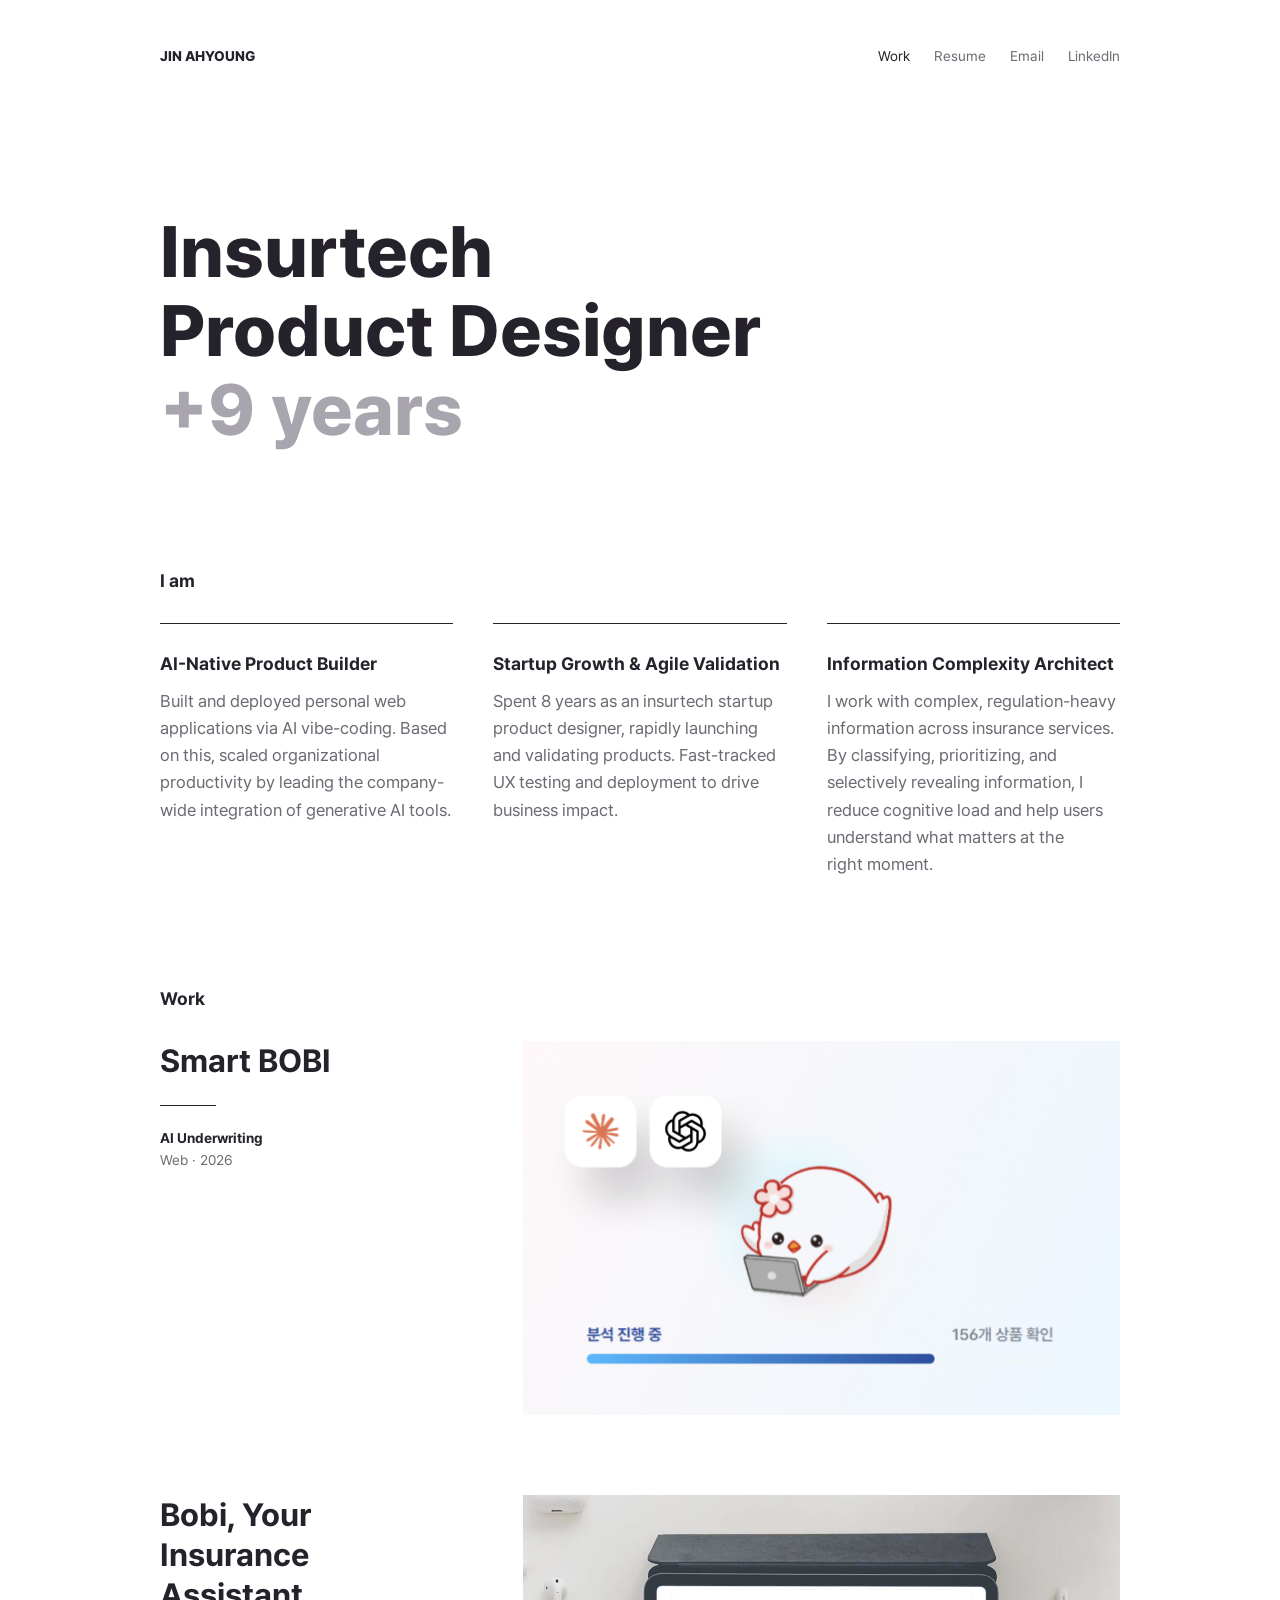
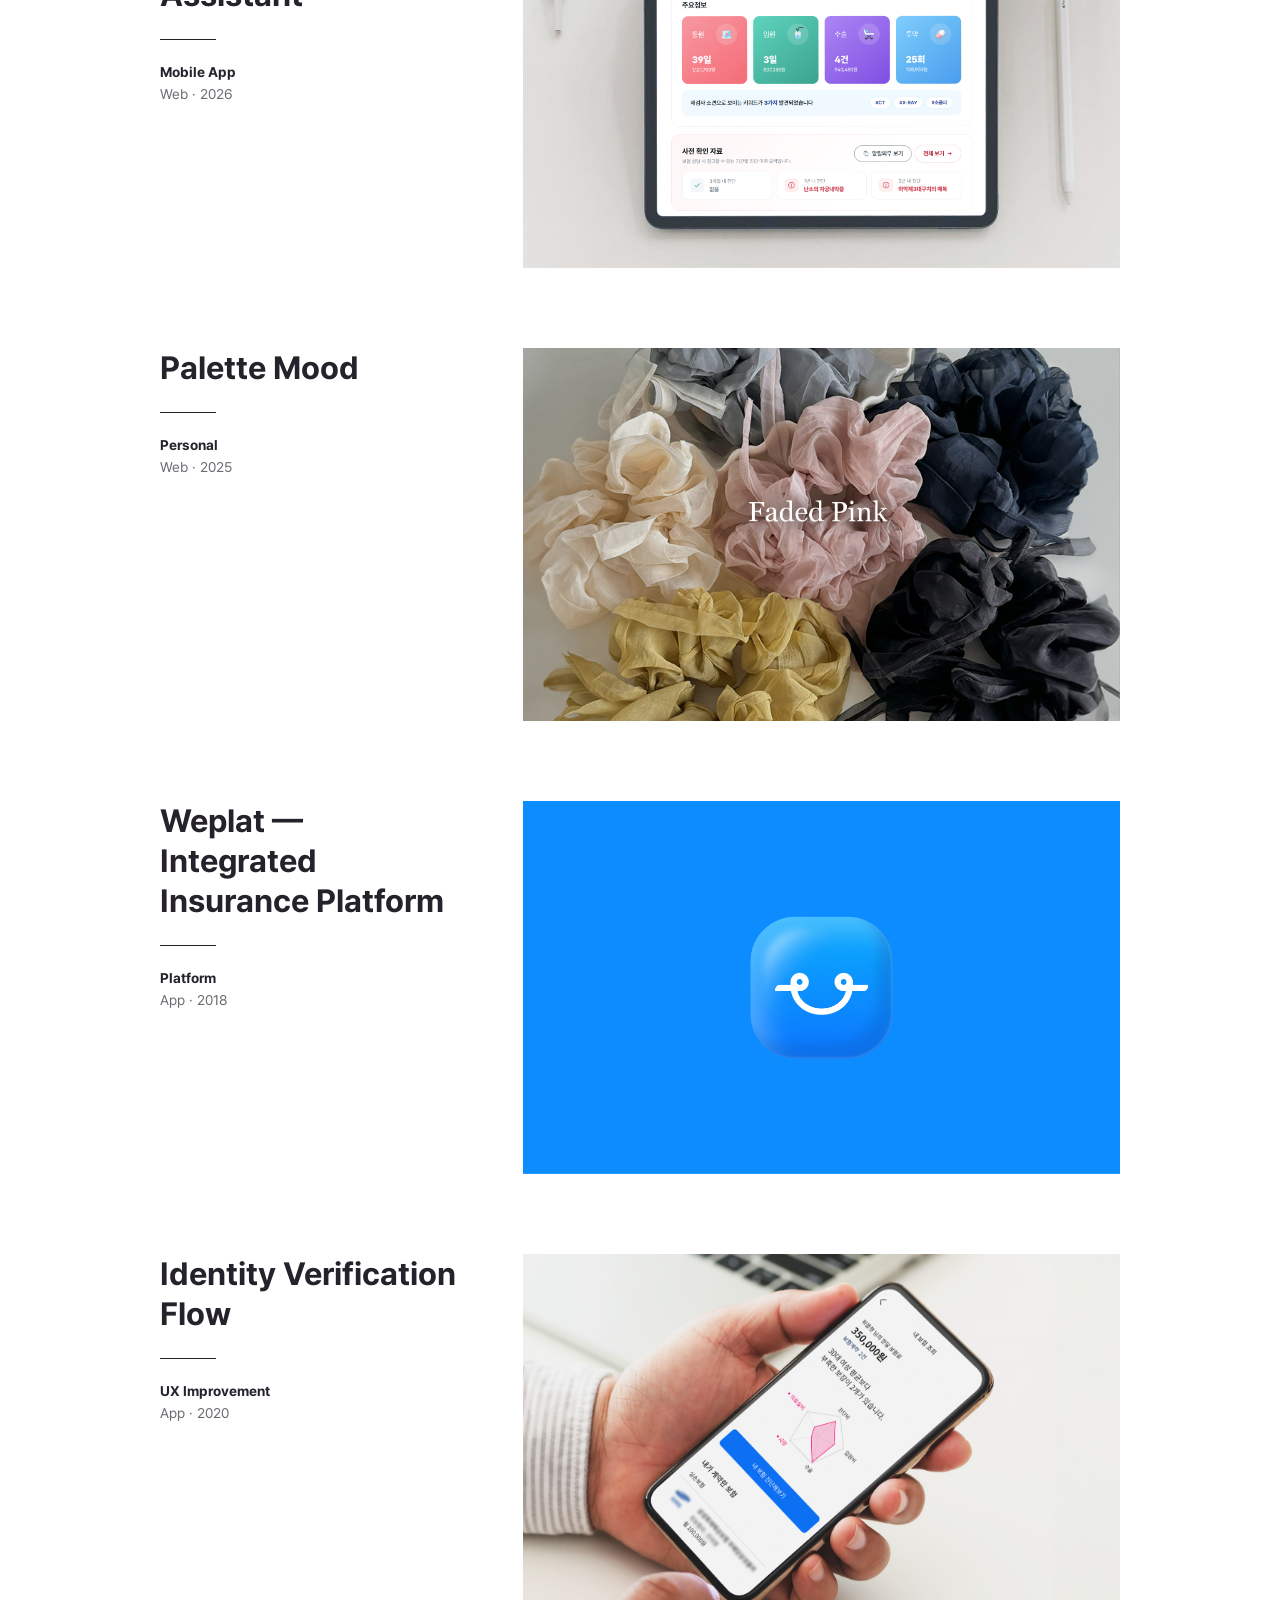
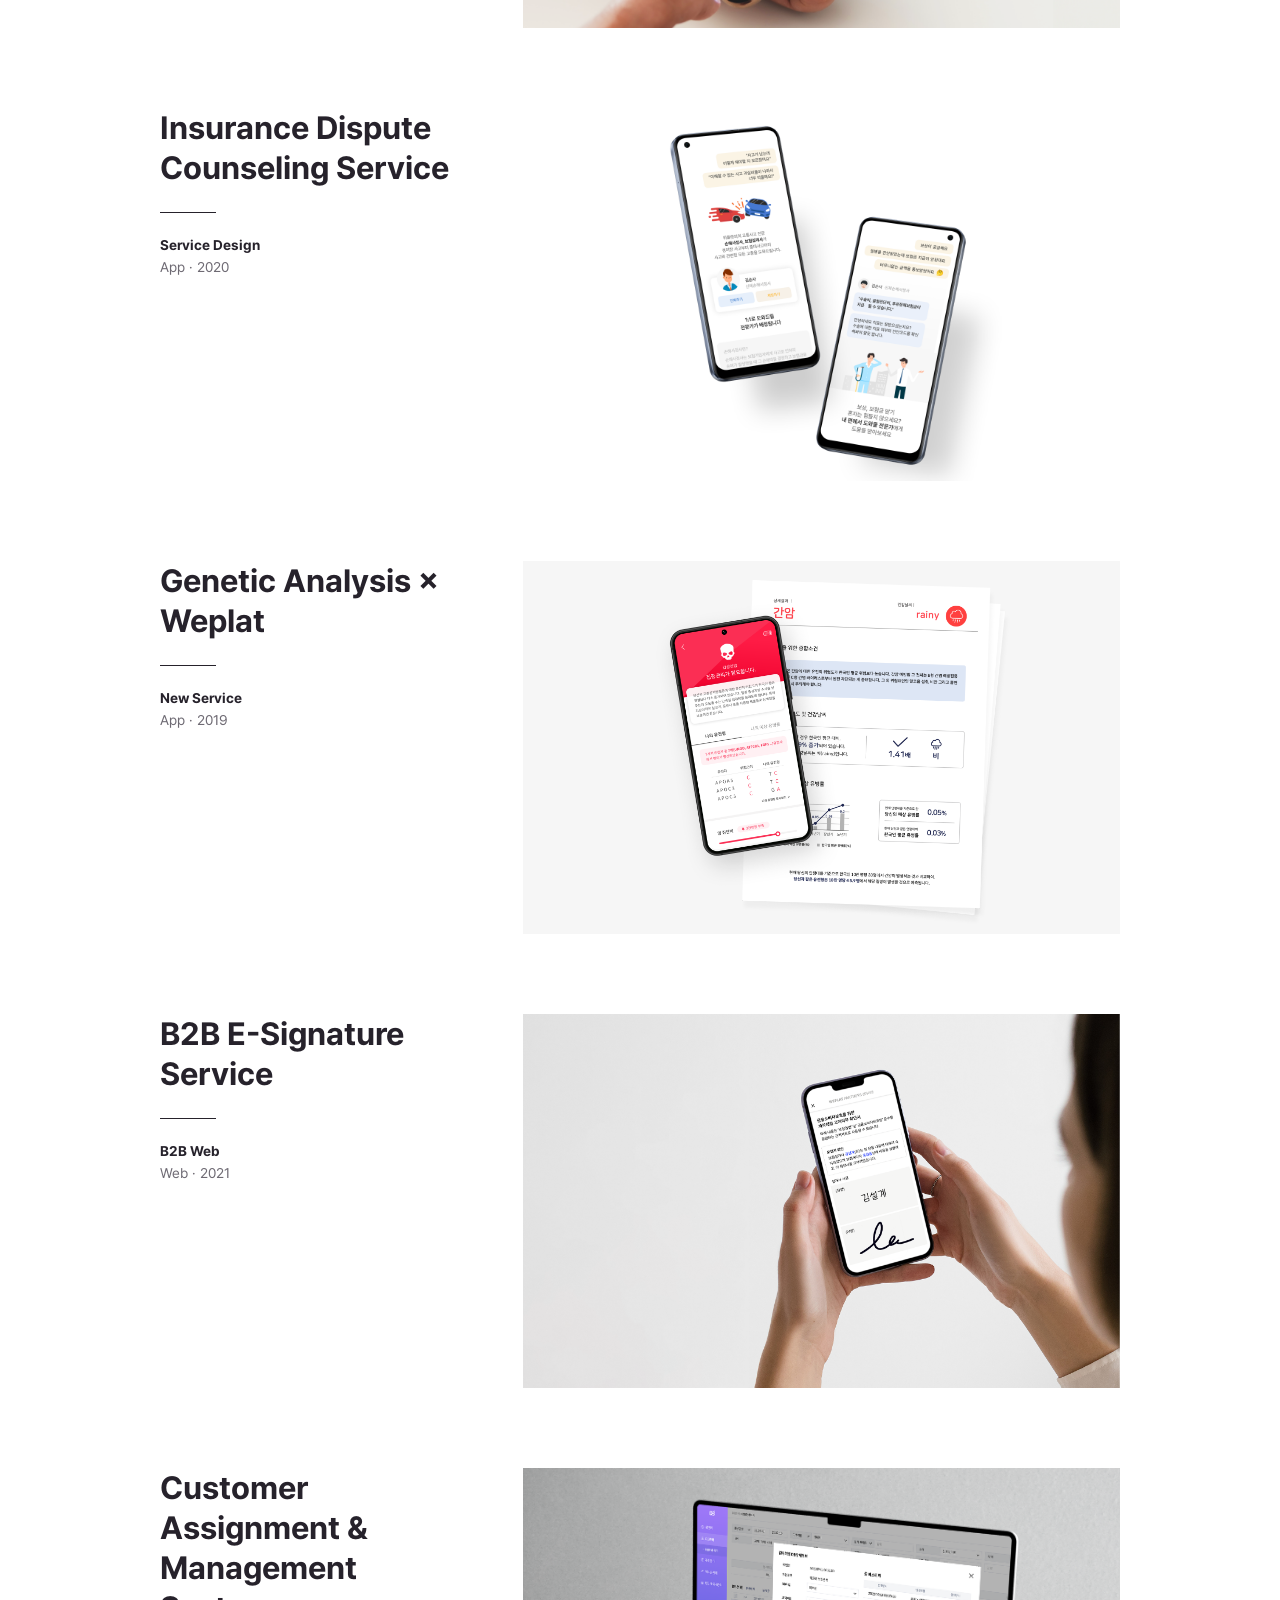
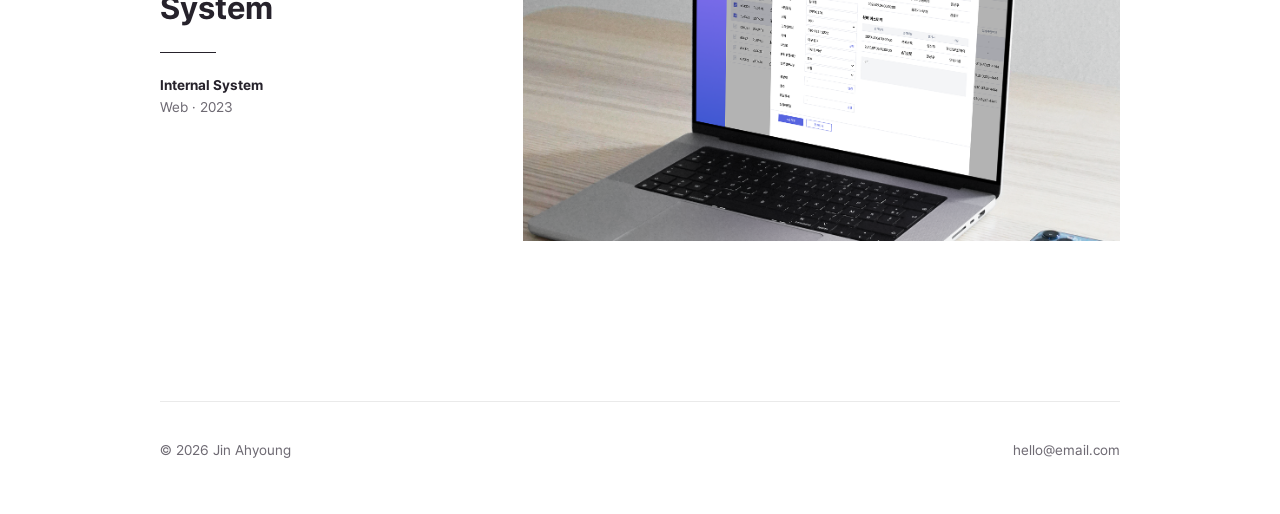
==== index.html @ 469d6209 "Add portfolio site Co-Authored-By: Claude Opus 5.5 <noreply@anthropic.com>" ====
<!DOCTYPE html>
<html lang="en">
<head>
<meta charset="utf-8">
<meta name="viewport" content="width=device-width, initial-scale=1">
<title>Jin Ahyoung — Product Designer</title>
<link rel="stylesheet" href="./style.css">
</head>
<body>
<div class="wrap">
<header class="site-header">
<a href="./index.html" style="font-weight:800">JIN AHYOUNG</a>
<nav style="display:flex;gap:24px;align-items:center">
<a href="./index.html" class="on">Work</a>
<a href="./resume.html" class="">Resume</a>
<a href="mailto:hello@email.com">Email</a>
<a href="#" target="_blank">LinkedIn</a>
</nav>
</header>
<main>
<div style="padding:100px 0 120px">
<h1 style="margin:0;font-size:var(--fs-display);line-height:1.1;font-weight:800">Insurtech<br>Product Designer<br><span style="color:#A9A5AE">+9 years</span></h1>
</div>
<div style="padding-bottom:110px;display:flex;flex-direction:column;gap:32px">
<div style="font-size:var(--fs-subtitle);font-weight:700">I am</div>
<div class="grid-3" style="gap:40px">
<div style="display:flex;flex-direction:column;gap:12px;padding-top:20px;border-top:1px solid #26222B"><h2 style="margin:8px 0 0;font-size:var(--fs-subtitle);font-weight:700;line-height:1.35">AI-Native Product Builder</h2><p style="margin:0;font-size:var(--fs-body);line-height:1.6;color:#6E6A73;text-wrap:pretty">Built and deployed personal web applications via AI vibe-coding. Based on this, scaled organizational productivity by leading the company-wide integration of generative AI tools.</p></div>
<div style="display:flex;flex-direction:column;gap:12px;padding-top:20px;border-top:1px solid #26222B"><h2 style="margin:8px 0 0;font-size:var(--fs-subtitle);font-weight:700;line-height:1.35">Startup Growth &amp; Agile Validation</h2><p style="margin:0;font-size:var(--fs-body);line-height:1.6;color:#6E6A73;text-wrap:pretty">Spent 8 years as an insurtech startup product designer, rapidly launching and validating products. Fast-tracked UX testing and deployment to drive business impact.</p></div>
<div style="display:flex;flex-direction:column;gap:12px;padding-top:20px;border-top:1px solid #26222B"><h2 style="margin:8px 0 0;font-size:var(--fs-subtitle);font-weight:700;line-height:1.35">Information Complexity Architect</h2><p style="margin:0;font-size:var(--fs-body);line-height:1.6;color:#6E6A73;text-wrap:pretty">I work with complex, regulation-heavy information across insurance services. By classifying, prioritizing, and selectively revealing information, I reduce cognitive load and help users understand what matters at the right moment.</p></div>
</div>
</div>
<div style="padding-bottom:160px;display:flex;flex-direction:column;gap:32px">
<div style="font-size:var(--fs-subtitle);font-weight:700">Work</div>
<div style="display:flex;flex-direction:column;gap:80px">
<a href="./smart-bobi.html" class="split hov" style="align-items:start">
<div style="display:flex;flex-direction:column;gap:24px">
<div style="font-size:var(--fs-title1);font-weight:700;line-height:1.25;text-wrap:pretty">Smart BOBI</div>
<div style="width:56px;border-top:1px solid #26222B"></div>
<div style="display:flex;flex-direction:column;gap:6px"><div style="font-size:var(--fs-small);font-weight:700">AI Underwriting</div><div style="font-size:var(--fs-small);color:#6E6A73">Web · 2026</div></div>
</div>
<div class="thumb"><img src="./images/smart-bobi-hero.jpg" alt="Smart BOBI"></div>
</a>
<a href="./insurance-assistant.html" class="split hov" style="align-items:start">
<div style="display:flex;flex-direction:column;gap:24px">
<div style="font-size:var(--fs-title1);font-weight:700;line-height:1.25;text-wrap:pretty">Bobi, Your Insurance Assistant</div>
<div style="width:56px;border-top:1px solid #26222B"></div>
<div style="display:flex;flex-direction:column;gap:6px"><div style="font-size:var(--fs-small);font-weight:700">Mobile App</div><div style="font-size:var(--fs-small);color:#6E6A73">Web · 2026</div></div>
</div>
<div class="thumb"><img src="./images/assistant-hero.png" alt="Bobi, Your Insurance Assistant"></div>
</a>
<a href="./palette-mood.html" class="split hov" style="align-items:start">
<div style="display:flex;flex-direction:column;gap:24px">
<div style="font-size:var(--fs-title1);font-weight:700;line-height:1.25;text-wrap:pretty">Palette Mood</div>
<div style="width:56px;border-top:1px solid #26222B"></div>
<div style="display:flex;flex-direction:column;gap:6px"><div style="font-size:var(--fs-small);font-weight:700">Personal</div><div style="font-size:var(--fs-small);color:#6E6A73">Web · 2025</div></div>
</div>
<div class="thumb"><img src="./images/palette-hero.png" alt="Palette Mood"></div>
</a>
<a href="./weplat.html" class="split hov" style="align-items:start">
<div style="display:flex;flex-direction:column;gap:24px">
<div style="font-size:var(--fs-title1);font-weight:700;line-height:1.25;text-wrap:pretty">Weplat — Integrated Insurance Platform</div>
<div style="width:56px;border-top:1px solid #26222B"></div>
<div style="display:flex;flex-direction:column;gap:6px"><div style="font-size:var(--fs-small);font-weight:700">Platform</div><div style="font-size:var(--fs-small);color:#6E6A73">App · 2018</div></div>
</div>
<div class="thumb"><img src="./images/weplat-cover.png" alt="Weplat"></div>
</a>
<a href="./identity-verification.html" class="split hov" style="align-items:start">
<div style="display:flex;flex-direction:column;gap:24px">
<div style="font-size:var(--fs-title1);font-weight:700;line-height:1.25;text-wrap:pretty">Identity Verification Flow</div>
<div style="width:56px;border-top:1px solid #26222B"></div>
<div style="display:flex;flex-direction:column;gap:6px"><div style="font-size:var(--fs-small);font-weight:700">UX Improvement</div><div style="font-size:var(--fs-small);color:#6E6A73">App · 2020</div></div>
</div>
<div class="thumb"><img src="./images/idv-cover.png" alt="Identity Verification Flow"></div>
</a>
<a href="./insurance-dispute.html" class="split hov" style="align-items:start">
<div style="display:flex;flex-direction:column;gap:24px">
<div style="font-size:var(--fs-title1);font-weight:700;line-height:1.25;text-wrap:pretty">Insurance Dispute Counseling Service</div>
<div style="width:56px;border-top:1px solid #26222B"></div>
<div style="display:flex;flex-direction:column;gap:6px"><div style="font-size:var(--fs-small);font-weight:700">Service Design</div><div style="font-size:var(--fs-small);color:#6E6A73">App · 2020</div></div>
</div>
<div class="thumb"><img src="./images/dispute-cover.png" alt="Insurance Dispute Counseling Service"></div>
</a>
<a href="./genetic-analysis.html" class="split hov" style="align-items:start">
<div style="display:flex;flex-direction:column;gap:24px">
<div style="font-size:var(--fs-title1);font-weight:700;line-height:1.25;text-wrap:pretty">Genetic Analysis × Weplat</div>
<div style="width:56px;border-top:1px solid #26222B"></div>
<div style="display:flex;flex-direction:column;gap:6px"><div style="font-size:var(--fs-small);font-weight:700">New Service</div><div style="font-size:var(--fs-small);color:#6E6A73">App · 2019</div></div>
</div>
<div class="thumb"><img src="./images/genetic-cover.png" alt="Genetic Analysis × Weplat"></div>
</a>
<a href="./e-signature.html" class="split hov" style="align-items:start">
<div style="display:flex;flex-direction:column;gap:24px">
<div style="font-size:var(--fs-title1);font-weight:700;line-height:1.25;text-wrap:pretty">B2B E-Signature Service</div>
<div style="width:56px;border-top:1px solid #26222B"></div>
<div style="display:flex;flex-direction:column;gap:6px"><div style="font-size:var(--fs-small);font-weight:700">B2B Web</div><div style="font-size:var(--fs-small);color:#6E6A73">Web · 2021</div></div>
</div>
<div class="thumb"><img src="./images/esign-cover.png" alt="B2B E-Signature Service"></div>
</a>
<a href="./crm.html" class="split hov" style="align-items:start">
<div style="display:flex;flex-direction:column;gap:24px">
<div style="font-size:var(--fs-title1);font-weight:700;line-height:1.25;text-wrap:pretty">Customer Assignment &amp; Management System</div>
<div style="width:56px;border-top:1px solid #26222B"></div>
<div style="display:flex;flex-direction:column;gap:6px"><div style="font-size:var(--fs-small);font-weight:700">Internal System</div><div style="font-size:var(--fs-small);color:#6E6A73">Web · 2023</div></div>
</div>
<div class="thumb"><img src="./images/crm-cover.png" alt="Customer Assignment &amp; Management System"></div>
</a>
</div>
</div>
</main>
<footer style="padding:40px 0 56px;border-top:1px solid #EAEAEA;display:flex;justify-content:space-between;font-size:var(--fs-small);color:#6E6A73"><span>© 2026 Jin Ahyoung</span><span>hello@email.com</span></footer>
</div>
</body>
</html>
---- style.css ----
/* Jin Ahyoung portfolio — Centered detail, left-aligned work list */
@font-face{font-family:'Pretendard';src:url('./fonts/Pretendard-400.otf') format('opentype');font-weight:400}
@font-face{font-family:'Pretendard';src:url('./fonts/Pretendard-500.otf') format('opentype');font-weight:500}
@font-face{font-family:'Pretendard';src:url('./fonts/Pretendard-700.otf') format('opentype');font-weight:700}
@font-face{font-family:'Pretendard';src:url('./fonts/Pretendard-800.otf') format('opentype');font-weight:800}
:root{
  /* Type scale */
  --fs-display:72px;--fs-title1:32px;--fs-title2:28px;--fs-lead:22px;
  --fs-subtitle:18px;--fs-body:17px;--fs-small:14px;--fs-label:13px;
}
*{box-sizing:border-box}
body{margin:0;background:#FFFFFF;color:#26222B;font-family:'Pretendard',-apple-system,sans-serif;-webkit-font-smoothing:antialiased}
a{color:#26222B;text-decoration:none}
a:hover{color:#6E6A73}
img{max-width:100%}
.hov{transition:opacity .15s}
.hov:hover{opacity:.65;color:inherit}

.wrap{max-width:1040px;margin:0 auto;padding:0 40px}
.site-header{padding:48px 0;display:flex;justify-content:space-between;align-items:center;font-size:var(--fs-small)}
.site-header nav a{color:#6E6A73}
.site-header nav a.on{color:#26222B}

.grid-3{display:grid;grid-template-columns:repeat(3,minmax(0,1fr))}
.split{display:grid;grid-template-columns:minmax(0,1fr) minmax(0,2fr);gap:64px}
.prose{width:100%;max-width:680px;margin-left:auto;margin-right:auto}

/* Case study: text column 680 centered, images full width. Spacing: block→block 120, text→image 40, image→image 24, paragraph→paragraph 16, label→title 20, title→body 32 */
.cs-section{display:flex;flex-direction:column;gap:120px}
.cs-block{display:flex;flex-direction:column;gap:40px}
.cs-images{display:flex;flex-direction:column;gap:24px}
.cs-text{display:flex;flex-direction:column;gap:16px;width:100%;max-width:680px;margin:0 auto}
.cs-label{font-size:var(--fs-label);font-weight:800;color:#8F8B94;margin-bottom:4px}
.cs-title{margin:0;font-size:var(--fs-title2);line-height:1.35;font-weight:700;text-wrap:pretty}
.cs-subtitle{margin:0;font-size:var(--fs-subtitle);font-weight:700}
.cs-text p{margin:0;font-size:var(--fs-body);line-height:1.7;color:#4A4650;text-wrap:pretty}
.cs-text ul{margin:0;padding-left:20px;display:flex;flex-direction:column;gap:12px;font-size:var(--fs-body);line-height:1.7;color:#4A4650}
.cs-text .cs-title+p,.cs-text .cs-subtitle+p,.cs-text .cs-title+ul{margin-top:16px}
.cs-figure{margin:0;display:flex;flex-direction:column;gap:12px}
.cs-figure figcaption{font-size:var(--fs-label);color:#6E6A73;text-align:center}
.cs-section img{display:block;width:100%;height:auto}
.grid-2{display:grid;grid-template-columns:repeat(2,minmax(0,1fr))}

.work-grid{display:grid;grid-template-columns:repeat(3,minmax(0,1fr));grid-auto-flow:row dense;gap:48px 24px}
.card{display:flex;flex-direction:column;gap:14px}
.card-large{grid-column:span 2;grid-row:span 2}
.thumb{aspect-ratio:16/10;background:#F4F4F5;overflow:hidden}
.thumb img{display:block;width:100%;height:100%;object-fit:cover}

.resume-grid{display:grid;grid-template-columns:minmax(0,3fr) minmax(0,2fr);gap:64px}

@media (max-width:760px){
  .wrap{padding:0 20px}
  .grid-3,.resume-grid,.split{grid-template-columns:minmax(0,1fr)}
  .split{gap:32px}
  .work-grid{grid-template-columns:minmax(0,1fr)}
  .card-large{grid-column:auto;grid-row:auto}
  :root{--fs-display:48px}
}
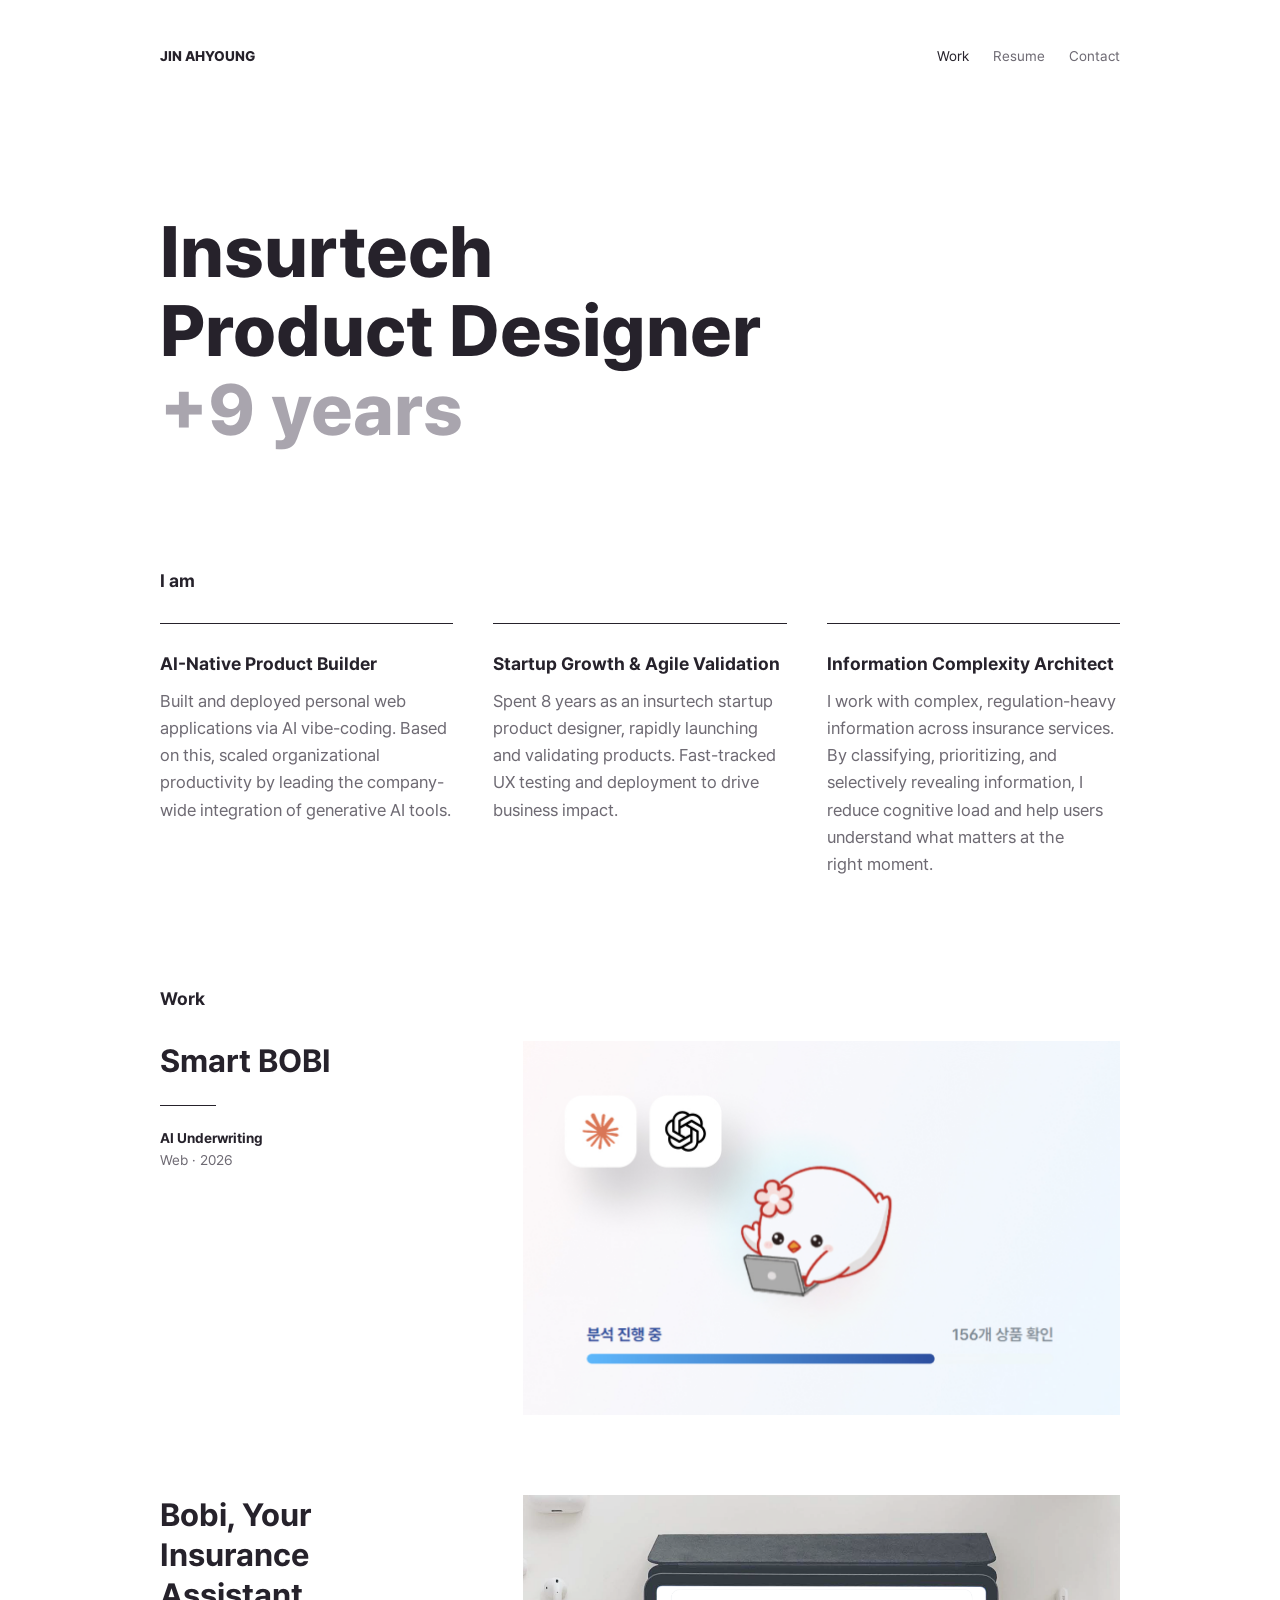
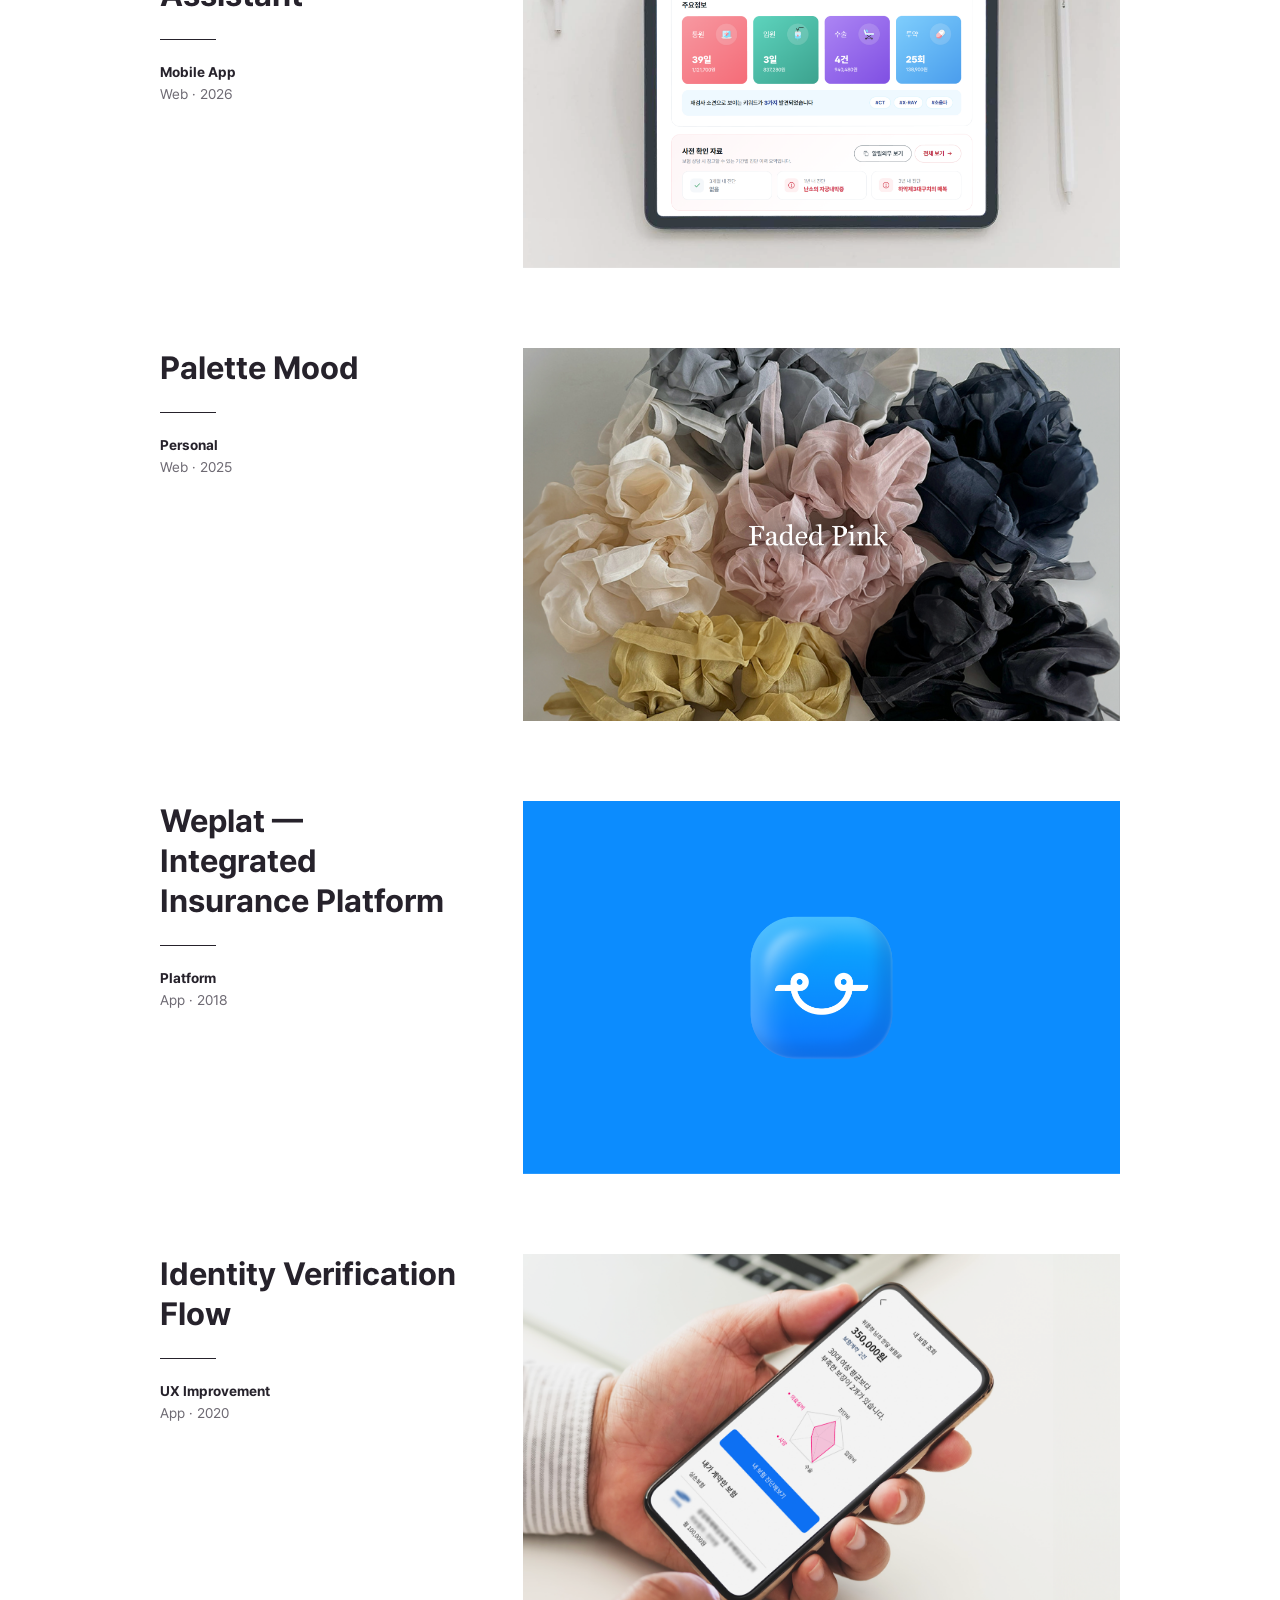
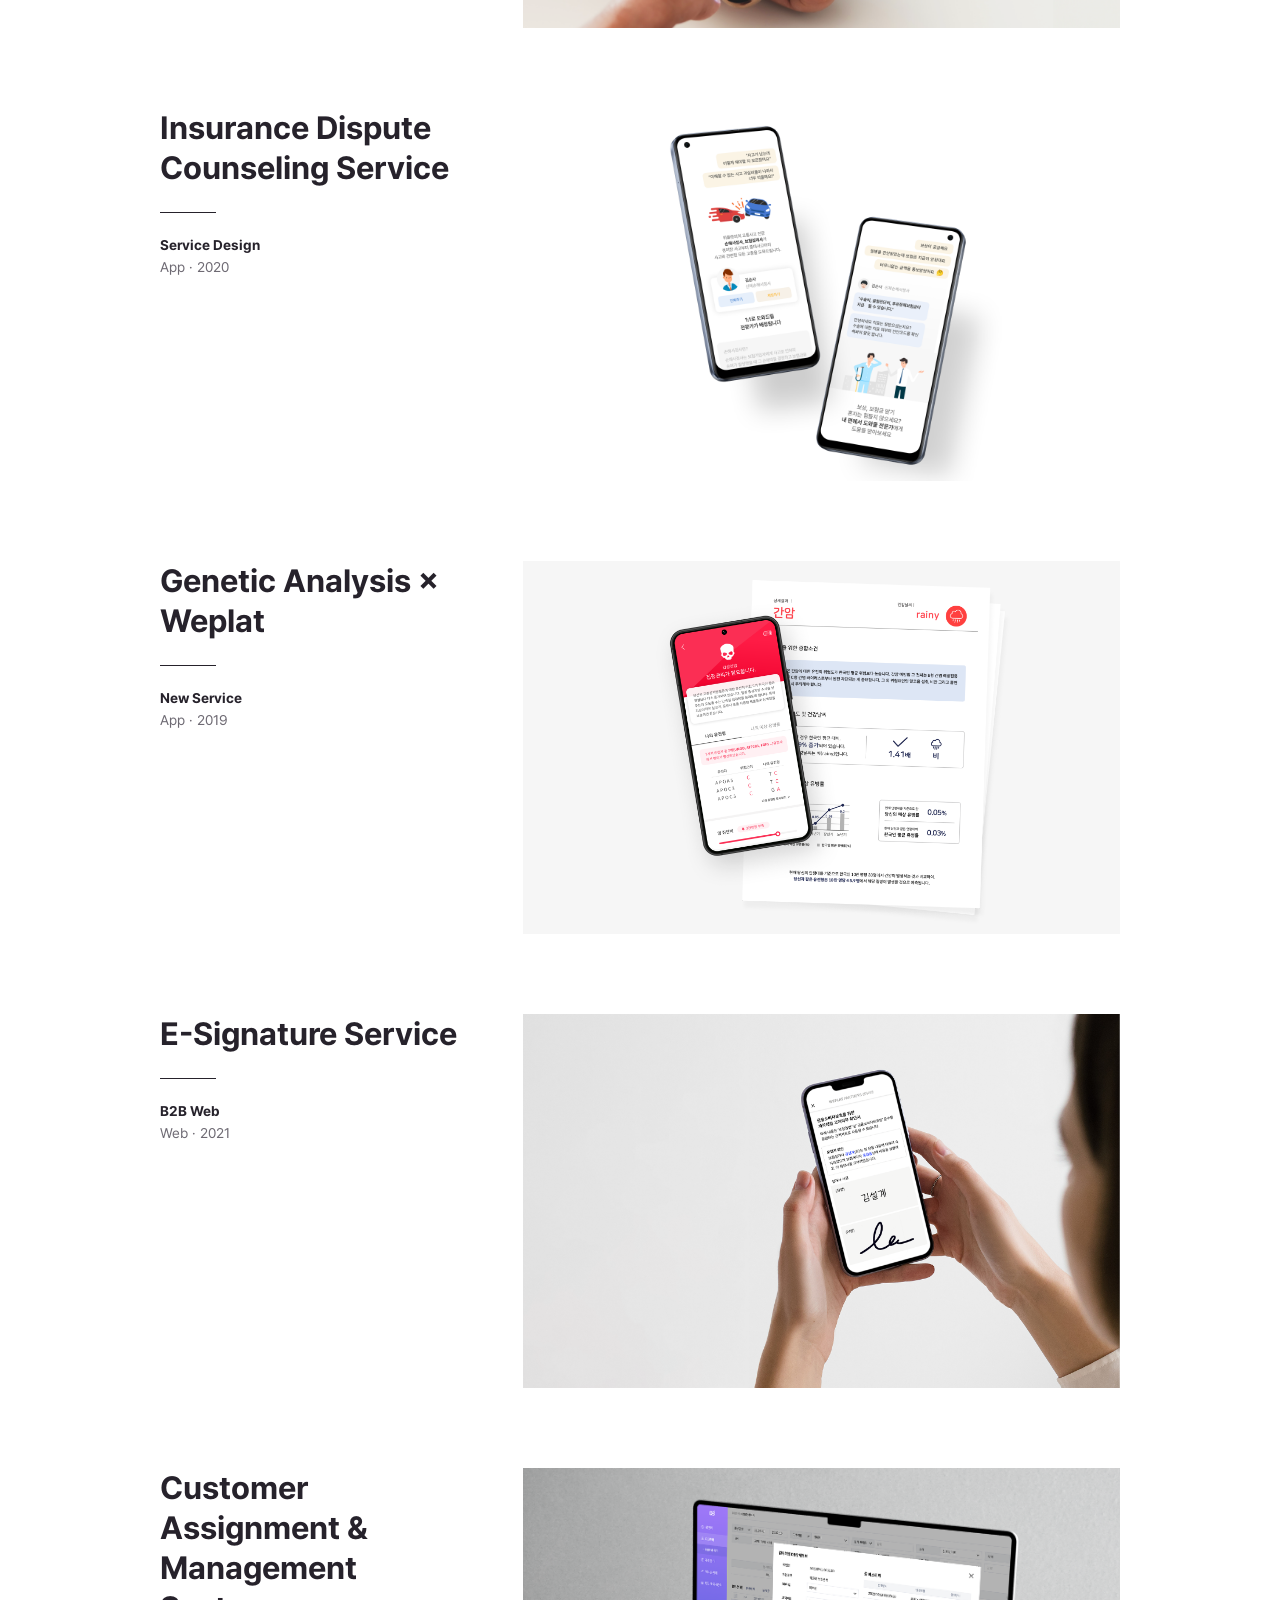
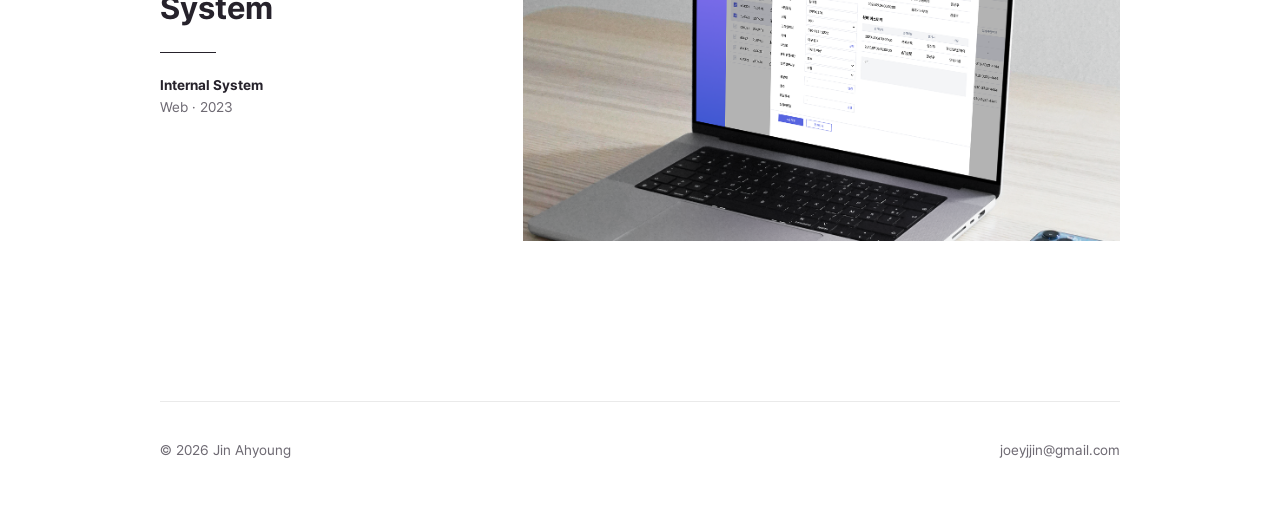
==== commit 16f39bd4: "Update portfolio case studies layout and content - Palette Mood: reorder iterations (image before te" ====
--- a/index.html
+++ b/index.html
@@ -1,4 +1,4 @@
-<!DOCTYPE html>
+﻿<!DOCTYPE html>
 <html lang="en">
 <head>
 <meta charset="utf-8">
@@ -13,8 +13,7 @@
 <nav style="display:flex;gap:24px;align-items:center">
 <a href="./index.html" class="on">Work</a>
 <a href="./resume.html" class="">Resume</a>
-<a href="mailto:hello@email.com">Email</a>
-<a href="#" target="_blank">LinkedIn</a>
+<a href="./contact.html" class="">Contact</a>
 </nav>
 </header>
 <main>
@@ -54,7 +53,7 @@
 <div style="width:56px;border-top:1px solid #26222B"></div>
 <div style="display:flex;flex-direction:column;gap:6px"><div style="font-size:var(--fs-small);font-weight:700">Personal</div><div style="font-size:var(--fs-small);color:#6E6A73">Web · 2025</div></div>
 </div>
-<div class="thumb"><img src="./images/palette-hero.png" alt="Palette Mood"></div>
+<div class="thumb"><img src="./images/palette-hero.png" alt="Palette Mood" style="object-position:center 38%"></div>
 </a>
 <a href="./weplat.html" class="split hov" style="align-items:start">
 <div style="display:flex;flex-direction:column;gap:24px">
@@ -90,11 +89,11 @@
 </a>
 <a href="./e-signature.html" class="split hov" style="align-items:start">
 <div style="display:flex;flex-direction:column;gap:24px">
-<div style="font-size:var(--fs-title1);font-weight:700;line-height:1.25;text-wrap:pretty">B2B E-Signature Service</div>
+<div style="font-size:var(--fs-title1);font-weight:700;line-height:1.25;text-wrap:pretty">E-Signature Service</div>
 <div style="width:56px;border-top:1px solid #26222B"></div>
 <div style="display:flex;flex-direction:column;gap:6px"><div style="font-size:var(--fs-small);font-weight:700">B2B Web</div><div style="font-size:var(--fs-small);color:#6E6A73">Web · 2021</div></div>
 </div>
-<div class="thumb"><img src="./images/esign-cover.png" alt="B2B E-Signature Service"></div>
+<div class="thumb"><img src="./images/esign-cover.png" alt="E-Signature Service"></div>
 </a>
 <a href="./crm.html" class="split hov" style="align-items:start">
 <div style="display:flex;flex-direction:column;gap:24px">
@@ -107,7 +106,7 @@
 </div>
 </div>
 </main>
-<footer style="padding:40px 0 56px;border-top:1px solid #EAEAEA;display:flex;justify-content:space-between;font-size:var(--fs-small);color:#6E6A73"><span>© 2026 Jin Ahyoung</span><span>hello@email.com</span></footer>
+<footer style="padding:40px 0 56px;border-top:1px solid #EAEAEA;display:flex;justify-content:space-between;font-size:var(--fs-small);color:#6E6A73"><span>© 2026 Jin Ahyoung</span><span>joeyjjin@gmail.com</span></footer>
 </div>
 </body>
 </html>
--- a/style.css
+++ b/style.css
@@ -49,6 +49,12 @@
 
 .resume-grid{display:grid;grid-template-columns:minmax(0,3fr) minmax(0,2fr);gap:64px}
 
+.contact-wrap{position:relative}
+.contact-wrap:hover .contact-drop{display:flex}
+.contact-drop{display:none;position:absolute;right:0;top:calc(100% + 8px);background:#fff;border:1px solid #EAEAEA;border-radius:8px;padding:6px;flex-direction:column;gap:2px;white-space:nowrap;box-shadow:0 4px 16px rgba(0,0,0,0.08);z-index:10}
+.contact-drop a{font-size:var(--fs-small);color:#26222B;padding:6px 12px;border-radius:6px}
+.contact-drop a:hover{background:#F4F4F5;color:#26222B}
+
 @media (max-width:760px){
   .wrap{padding:0 20px}
   .grid-3,.resume-grid,.split{grid-template-columns:minmax(0,1fr)}
